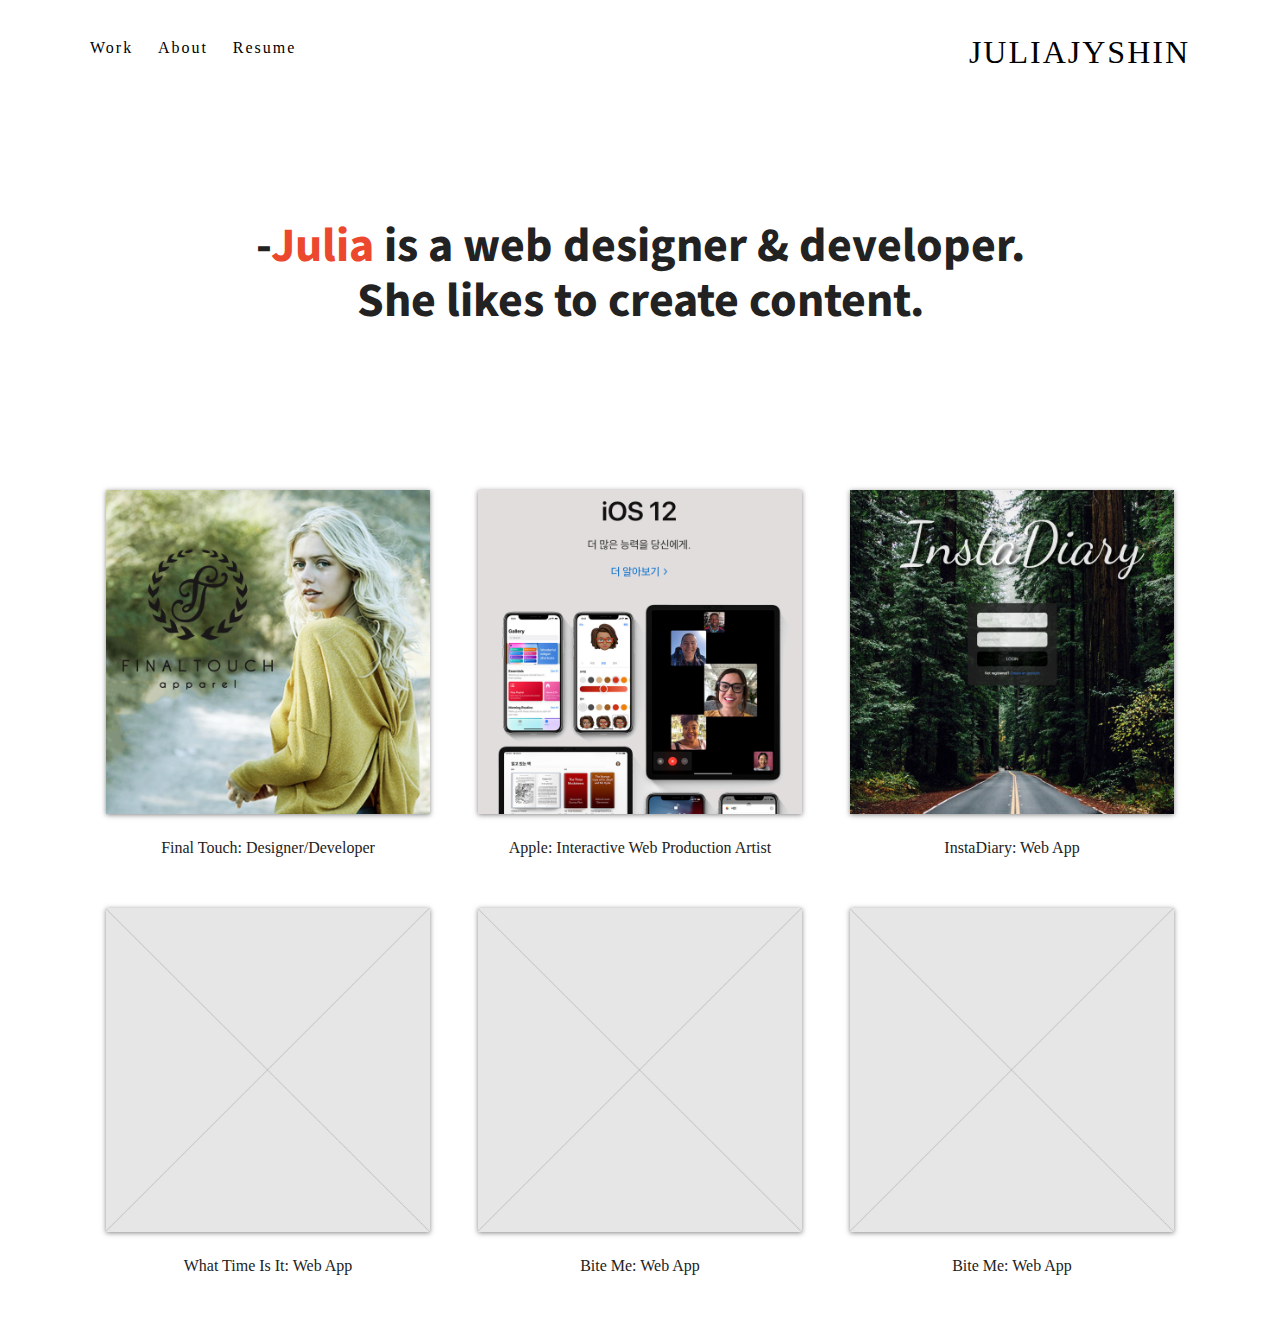
==== index.html @ c7dd002e "adding scss files" ====
<!-- Julia JY Shin's Portfolio-->
<!DOCTYPE html>
<html lang="en">

<head>
    <meta charset="UTF-8">
    <title>Julia JY Shin</title>
    <link rel='shortcut icon' type='image/x-icon' href='favicon/favicon.ico' />
    <link href="https://fonts.googleapis.com/css?family=Source+Sans+Pro" rel="stylesheet">
    <link rel="stylesheet" type="text/css" href="css/style.css">

</head>

<body>
    <!-- Navigation -->

    <nav class="main-nav">
        <ul>
            <li><a href="index.html">Work</a></li>
            <li><a href="about.html">About</a></li>
            <li><a href="resume.html">Resume</a></li>
        </ul>
    </nav>
    <!-- Site Title-->
    <div class="site-title">
        <a href="index.html" id="name-logo">JuliaJYShin</a>
    </div>

    <!-- Header -->
    <div class="top-container-main">
        <header class="home-banner">
            <h1>-<span class="color">Julia</span> is a web designer & developer. She
                likes to create content.</h1>
        </header>
    </div>

    <div class="wrapper-main">
        <!-- Portfolio Grid Layout -->


        <div class="box final-touch">
            <a href="finaltouch.html"><img src="images/finaltouch/final-touch.png"></a>
            <p>Final Touch: Designer/Developer</p>
        </div>

        <div class="box apple-hogarth">
            <a href="apple-ios12.html"><img src="images/appleios12/apple-ios12.png"></a>
            <p>Apple: Interactive Web Production Artist</p>
        </div>

        <div class="box insta-diary">
            <a href="instadiary.html"><img src="images/instadiary/insta-diary.png"></a>
            <p>InstaDiary: Web App</p>
        </div>


        <div class="box train-schedule">
            <a href="#"><img src="images/placeholder.png"></a>
            <p>What Time Is It: Web App</p>
        </div>


        <div class="box burger-app">
            <a href="#"><img src="images/placeholder.png"></a>
            <p>Bite Me: Web App</p>
        </div>

        <div class="box burger-app">
                <a href="#"><img src="images/placeholder.png"></a>
                <p>Bite Me: Web App</p>
            </div>




    </div>

</body>

</html>
---- css/style.css ----
/* --------------------- */
/*     CSS Variables     */
/* --------------------- */
:root {
  --primary: #000;
  --dark: #ec482e;
  --light: #999;
  --shadow: 0 1px 5px rgba(104, 104, 104, 0.8)
}

html {
  font-family: 'Source Sans Pro', sans-serif;
  color: var(--primary);
}

body {
    background: #fff; 
    margin: 30px 90px;
    line-height: 1.4;
    
}

/* navigation */
.main-nav a {
  text-decoration: none;
  color: var(--primary);
  letter-spacing: 2px;
}

.main-nav a:hover {
  color:var(--dark);
  text-decoration: underline;
}

.main-nav ul {
  float:left;
  padding: 0;
  margin: 0;
  list-style: none;
}

.main-nav li {
  display: inline;
  padding-right: 1.3em;
}

/* site title */
.site-title a {
  float: right;
  padding: 0;
  margin: 0;
  text-decoration: none;
  text-transform: uppercase;
  font-size: 2em;
  color: var(--primary);
  letter-spacing: 2px;
}

.site-title a:hover {
  color:var(--dark);
  text-decoration: underline;
}

.color {
  color: var(--dark);
}

/* paragraph styles */
h3 {
  margin: 5px 0;
}

h4 {
  font-size: 18px;
  line-height: 2.3em;
  font-weight: none !important;
}

p {
  line-height: 1.5em;
}

li {
  line-height: 2.3em;
}

/* --------------------- */
/*      INDEX.HTML       */
/* --------------------- */
/* header */
.top-container-main {
  padding: 120px 150px;
  clear: left;
}

/* banner */
.home-banner {
  font-family: 'Source Sans Pro', sans-serif;
  font-size: 24px;
  text-align: center;
  line-height: 2.3em;
}

/* portfolio grid */

.wrapper-main {
  display: grid;
  grid-template-columns: repeat(3, 1fr);
  grid-gap: 1em;
  grid-auto-rows: minmax(100px, auto);
}

img {
  max-width: 100%;
  box-shadow: var(--shadow);
}

.wrapper {
  display: grid;
  grid-gap: 1em;
  padding: 0 10px;
  margin: auto;
}

.box {
  text-align: center;
  padding: 0.5em 1em;
}

/* ....................... */
/*       media query       */

/* Width at 768px and below */
@media screen and (max-width: 768px) {
  body {
    margin: 30px 30px;
    }

    .wrapper-main {
      display: grid;
      grid-template-columns: repeat(2, 1fr);
      grid-gap: 1em;
      grid-auto-rows: minmax(100px, auto);
    }
   
    .top-container-main {
      padding: 70px 90px;
      clear: left;
    }

    .box {
      text-align: center;
      padding: 0.5em 1em;
    }
  }
  
  /* Additional Screen Sizes */
  /* Width at 400px and below */
  @media screen and (max-width: 400px) {
    body {
      margin: 30px 30px;
      }

    .top-container-main {
      padding: 20px 40px;
      clear: left;
    }

    .wrapper-main {
      display: grid;
      grid-template-columns: 100%;
      grid-gap: 1em;
      grid-auto-rows: minmax(100px, auto);
    }

    .home-banner {
      font-family: 'Source Sans Pro', sans-serif;
      font-size: 18px;
      text-align: center;
      line-height: 2.3em;
     }
  }
  
/* --------------------- */
/*       ABOUT.HTML      */
/* --------------------- */
/* overview */
.about-me {
  display: grid;
  grid-template-columns:  40% 55%;

  grid-gap: 2.3em;
  /* display: grid;
  grid-template-columns: 40% 55%;
  padding: 0 10px; */
  /* margin: auto; */
}

.about-info {
  width: 90%;
  line-height: 2em;
  font-size: 18px;
}


/* contact */
.icons {
  max-height: 30px;
  display: inline;
  box-shadow: none;
}

.contact-me {
  padding: 0 10px;
  margin-top: 40px;
}

.contact-info {
  display: grid;
  grid-template-columns: repeat(3, 1fr);
  text-align: center;
  margin-bottom: 50px;
}

.contact-info a {
  text-decoration: underline;
  color: var(--primary);
  letter-spacing: 2px;
}

.contact-info h4 {
  font-size: 18px;
  font-weight: none !important;
  line-height: 1em;
}

/* ....................... */
/*       media query       */

/* Width at 768px and below */
@media screen and (max-width: 768px) {
  body {
    margin: 30px 30px;
    
    }


/* .wrapper {
  display: grid;
  grid-template-columns: 100%;
  grid-gap: 1em;
} */

    .profile-pic {
      display: grid;
      grid-template-columns: 100%;
      grid-gap: 1em;
      
    }

    .about-me {
      display: grid;
      grid-template-columns: 100%;
      grid-gap: 1em;
      
    }

  
  }
  
  /* Additional Screen Sizes */
  /* Width at 400px and below */
  @media screen and (max-width: 400px) {
    body {
      margin: 30px 30px;
      }
    }
  


/* --------------------- */
/*      RESUME.HTML      */
/* --------------------- */

.education-icons {
  display: grid;
  grid-template-columns: repeat(3, 1fr);
  grid-gap: 1em;
}

.schools {
  box-shadow: var(--shadow);
  /* background-color: #e2dddd; */
  padding: 0.5em;
}

.schools {
  text-align: center;
  padding: 0.5em;
}


/* icons */


.fab {
  font-size: 3rem;
  color: #525252;
}
.fas {
  font-size: 1.2rem;
  color: #525252;
}
.row {
  display: flex;
}

.column {
  flex: 33.33%;
  padding: 5px;
  text-align:center;
}

.tech-icons {
  margin-top: 30px;
  padding-top: 20px;
  box-shadow: var(--shadow);
}

.tech-icons p {
  color: #525252;
}

.tech-icon-image {
  box-shadow: none;
  width: 45px;
}

/* --------------------------------------------------------- */
@import url(https://fonts.googleapis.com/css?family=Lato:300,400,700);

body {
  color: #222;
  font-family: 'Lato';
}

.container-chart {
  padding: 50px;
  text-align: center;
}

.chart {
  position: relative;
  display: inline-block;
  margin: 20px 10px;
  color: #999;
  font-size: 16px;
  font-weight: 400;
  text-transform: uppercase;
  text-align: center;
}

/* END Keyframes for the initial animation */


/* --------------------- */
/*      ALL PROJECTS     */
/* --------------------- */

/* header */
.top-container-sub {
  padding: 100px 10px 50px 10px;
  clear: left;
}

/* project photo */
.showcase-image {
 margin-top: 30px;
}

/* project info */
.introduction {
  display: grid;
  grid-template-columns: 70% 30%;
  grid-gap: 1em;
  padding: 0 10px;
}

/* project title */
.project-title {
  padding: 0 10px;
}

.second-title {
  margin-top: 50px;
}

/* --------------------- */
/*        projects       */
/*    apple-ios12.html   */
/* --------------------- */
.project-apple {
  display: grid;
  grid-template-columns: repeat(3, 1fr);
  grid-gap: 1em;
}

.apple-watch {
  text-align: center;
  padding: 0.5em;
}

/* nested projects */
.nested-projects-apple {
  display: grid;
  grid-template-columns: 49% 49%;
  grid-gap: 1em;
}

.nested-apple {
  display: grid;
  grid-gap: 0.5em;
}

.boxed-apple {
  box-shadow: var(--shadow);
  background-color: #e2dddd;
  padding: 1em;
}

.apple-web {
  text-align: center;
  padding: 0.5em;
}


/* ....................... */
/*       media query       */

/* Width at 768px and below */
@media screen and (max-width: 768px) {
body {
  margin: 30px 30px;
  }
  .introduction {
    display: grid;
    grid-template-columns: 100%;
    grid-gap: 1em;
    padding: 0 10px;
  }

  .company-name {
    order: 1;
  }

  .overview {
    order: 2;
  }

  .project-apple {
    display: grid;
    grid-template-columns: 100%;
    grid-gap: 1em;
  }

  .nested-projects-apple {
    display: grid;
    grid-template-columns: 100%;
    grid-gap: 1em;
  }
}

/* Additional Screen Sizes */

/* Width at 400px and below */
@media screen and (max-width: 400px) {
  body {
    margin: 30px 30px;
    }

  .introduction {
    display: grid;
    grid-template-columns: 100%;
    grid-gap: 1em;
    padding: 0 10px;
  }
  
  .company-name {
    order: 1;
  }
  
  .overview {
    order: 2;
  }
  
  .project-apple {
    display: grid;
    grid-template-columns: 100%;
    grid-gap: 1em;
  }
  
  .nested-projects-apple {
    display: grid;
    grid-template-columns: 100%;
    grid-gap: 1em;
  }

  .boxed-apple {
    box-shadow: var(--shadow);
    background-color: #e2dddd;
    padding: 0.5em;
  }
}

/* --------------------- */
/*        PROJECTS       */
/*    final-touch.html   */
/* --------------------- */

.introduction a {
  text-decoration: underline;
  color: var(--primary);
  letter-spacing: 2px;
}

.fta {
  text-align: left;
  margin-bottom: 10px;
  font-size: 12px;
  font-weight: bold;
}

.project-fta {
  display: grid;
  grid-template-columns: repeat(2, 1fr);
  grid-gap: 1em;
}

/* nested projects */
.nested-projects-fta {
  display: grid;

  grid-gap: 1em;
}

.nested-fta {
  display: grid;
  grid-gap: 0.5em;
}

.boxed-fta {
  box-shadow: var(--shadow);
  background-color: #e2dddd;
  padding: 1em;
}

.fta-web {
  text-align: center;
  padding: 0.5em;
}
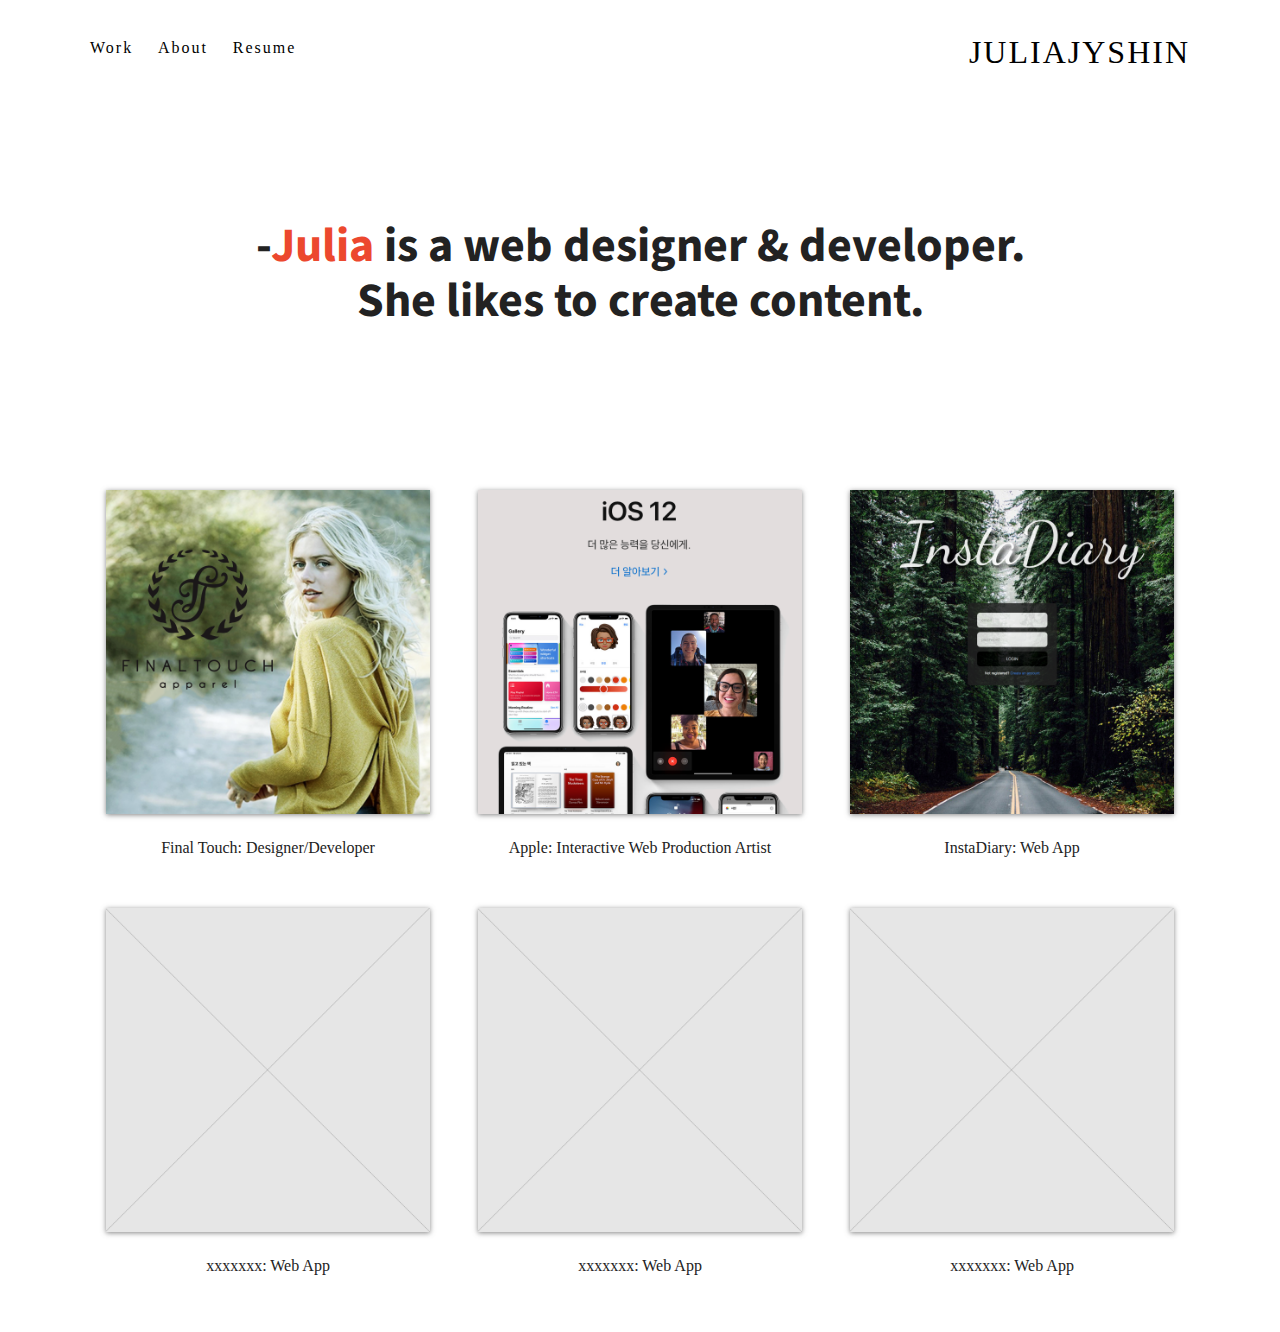
==== commit 8d13326e: "adding photos for final touch" ====
--- a/index.html
+++ b/index.html
@@ -56,18 +56,18 @@
 
         <div class="box train-schedule">
             <a href="#"><img src="images/placeholder.png"></a>
-            <p>What Time Is It: Web App</p>
+            <p>xxxxxxx: Web App</p>
         </div>
 
 
         <div class="box burger-app">
             <a href="#"><img src="images/placeholder.png"></a>
-            <p>Bite Me: Web App</p>
+            <p>xxxxxxx: Web App</p>
         </div>
 
         <div class="box burger-app">
                 <a href="#"><img src="images/placeholder.png"></a>
-                <p>Bite Me: Web App</p>
+                <p>xxxxxxx: Web App</p>
             </div>
 
 
--- a/css/style.css
+++ b/css/style.css
@@ -386,6 +386,7 @@
   padding: 0 10px;
 }
 
+
 /* project title */
 .project-title {
   padding: 0 10px;
@@ -558,3 +559,20 @@
   text-align: center;
   padding: 0.5em;
 }
+
+/* 
+#life-container{
+  border: 1px solid #999;
+  box-shadow: 0px 0px 8px 0px #999;
+  width: 600px;
+  height: 450px;
+  margin: 0 auto;
+}
+.newTip{
+  min-width: 8em;
+  text-align: center;
+}
+.newTip big {
+  font-size: 10pt;
+  font-weight: bold;
+} */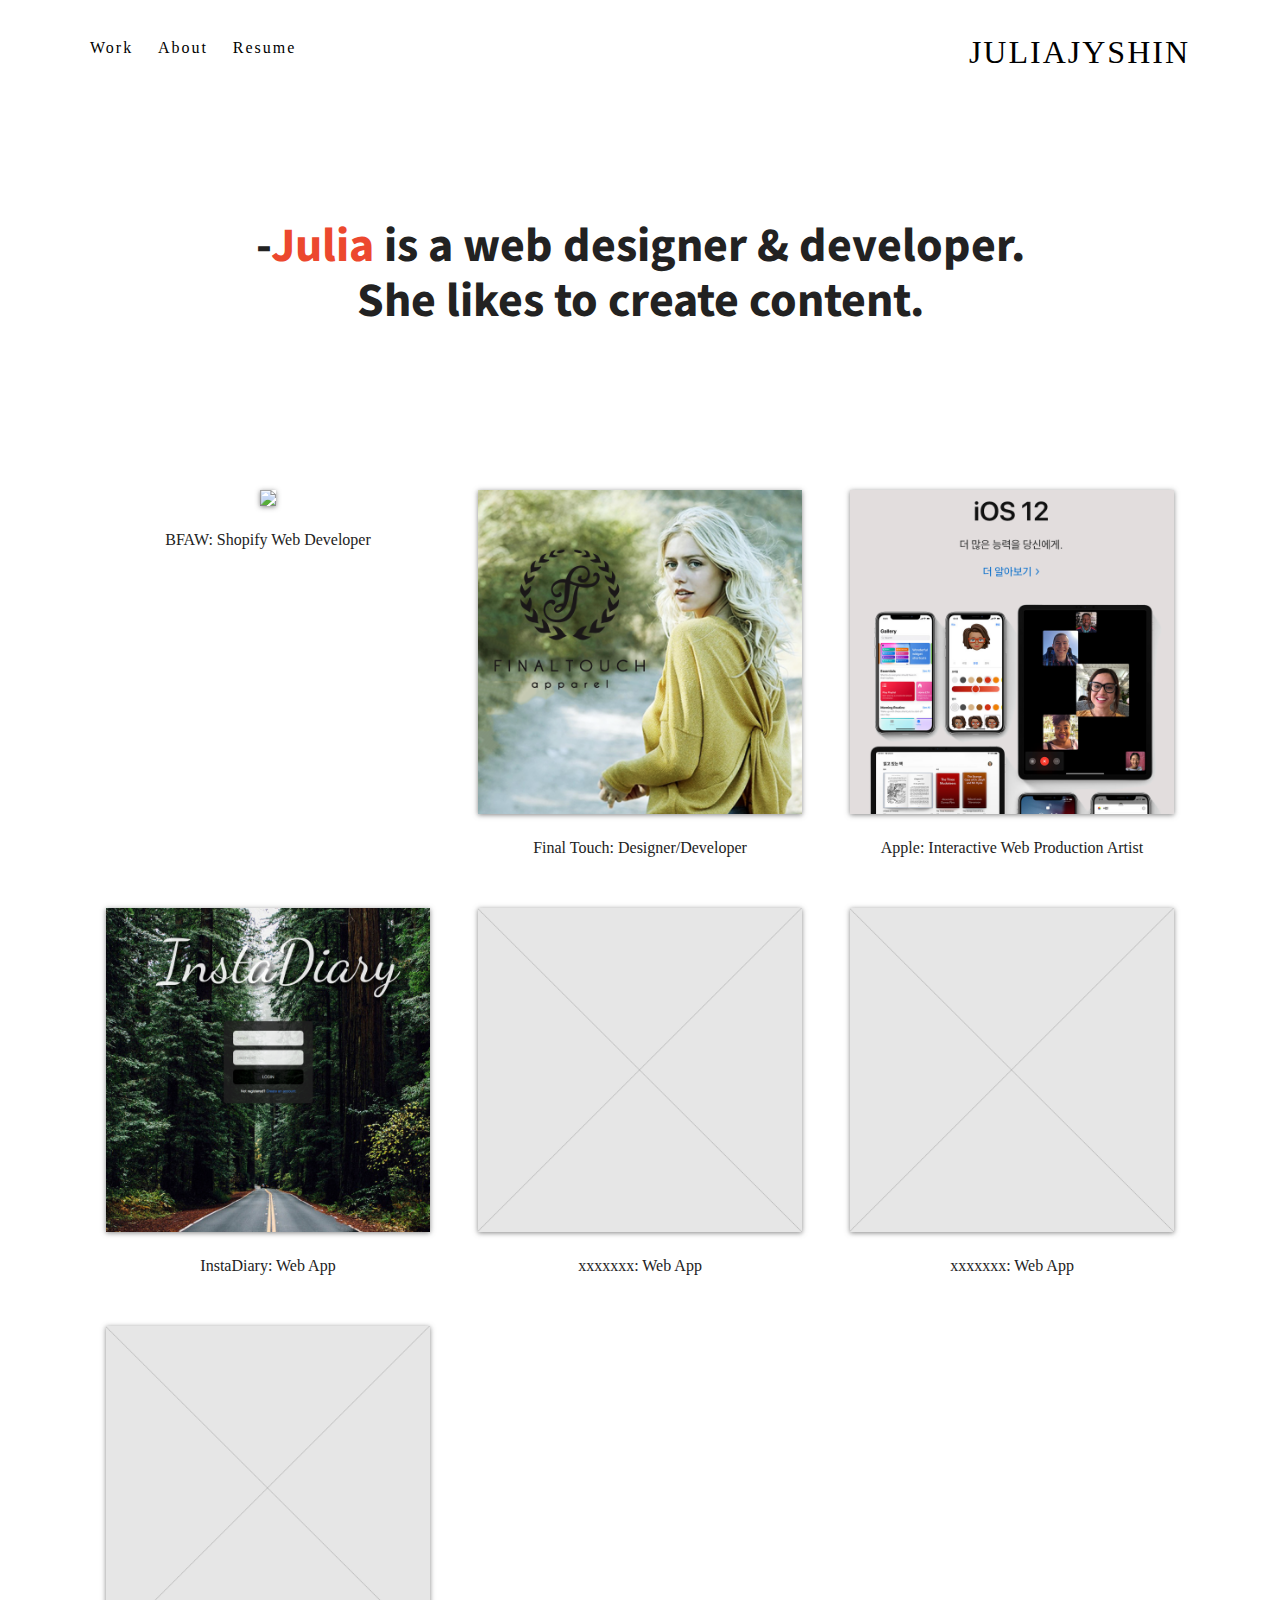
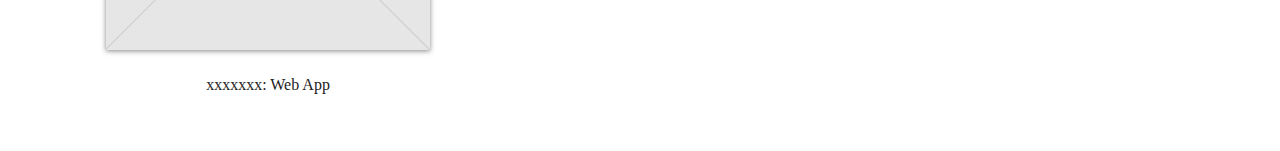
==== commit 2622a692: "adding updated files" ====
--- a/index.html
+++ b/index.html
@@ -38,15 +38,21 @@
         <!-- Portfolio Grid Layout -->
 
 
+        <div class="box bfaw">
+            <a href="bfaw.html"><img src="images/bfaw/bfaw.png"></a>
+            <p>BFAW: Shopify Web Developer</p>
+        </div>
+
         <div class="box final-touch">
             <a href="finaltouch.html"><img src="images/finaltouch/final-touch.png"></a>
             <p>Final Touch: Designer/Developer</p>
         </div>
 
         <div class="box apple-hogarth">
-            <a href="apple-ios12.html"><img src="images/appleios12/apple-ios12.png"></a>
+            <a href="apple-ios12.html"><img src="images/appleios12/apple-ios12.png" onClick="passWord()"></a>
             <p>Apple: Interactive Web Production Artist</p>
         </div>
+
 
         <div class="box insta-diary">
             <a href="instadiary.html"><img src="images/instadiary/insta-diary.png"></a>
@@ -77,4 +83,5 @@
 
 </body>
 
+
 </html>--- a/css/style.css
+++ b/css/style.css
@@ -396,183 +396,5 @@
   margin-top: 50px;
 }
 
-/* --------------------- */
-/*        projects       */
-/*    apple-ios12.html   */
-/* --------------------- */
-.project-apple {
-  display: grid;
-  grid-template-columns: repeat(3, 1fr);
-  grid-gap: 1em;
-}
-
-.apple-watch {
-  text-align: center;
-  padding: 0.5em;
-}
-
-/* nested projects */
-.nested-projects-apple {
-  display: grid;
-  grid-template-columns: 49% 49%;
-  grid-gap: 1em;
-}
-
-.nested-apple {
-  display: grid;
-  grid-gap: 0.5em;
-}
-
-.boxed-apple {
-  box-shadow: var(--shadow);
-  background-color: #e2dddd;
-  padding: 1em;
-}
-
-.apple-web {
-  text-align: center;
-  padding: 0.5em;
-}
-
-
-/* ....................... */
-/*       media query       */
-
-/* Width at 768px and below */
-@media screen and (max-width: 768px) {
-body {
-  margin: 30px 30px;
-  }
-  .introduction {
-    display: grid;
-    grid-template-columns: 100%;
-    grid-gap: 1em;
-    padding: 0 10px;
-  }
-
-  .company-name {
-    order: 1;
-  }
-
-  .overview {
-    order: 2;
-  }
-
-  .project-apple {
-    display: grid;
-    grid-template-columns: 100%;
-    grid-gap: 1em;
-  }
-
-  .nested-projects-apple {
-    display: grid;
-    grid-template-columns: 100%;
-    grid-gap: 1em;
-  }
-}
-
-/* Additional Screen Sizes */
-
-/* Width at 400px and below */
-@media screen and (max-width: 400px) {
-  body {
-    margin: 30px 30px;
-    }
-
-  .introduction {
-    display: grid;
-    grid-template-columns: 100%;
-    grid-gap: 1em;
-    padding: 0 10px;
-  }
-  
-  .company-name {
-    order: 1;
-  }
-  
-  .overview {
-    order: 2;
-  }
-  
-  .project-apple {
-    display: grid;
-    grid-template-columns: 100%;
-    grid-gap: 1em;
-  }
-  
-  .nested-projects-apple {
-    display: grid;
-    grid-template-columns: 100%;
-    grid-gap: 1em;
-  }
-
-  .boxed-apple {
-    box-shadow: var(--shadow);
-    background-color: #e2dddd;
-    padding: 0.5em;
-  }
-}
-
-/* --------------------- */
-/*        PROJECTS       */
-/*    final-touch.html   */
-/* --------------------- */
-
-.introduction a {
-  text-decoration: underline;
-  color: var(--primary);
-  letter-spacing: 2px;
-}
-
-.fta {
-  text-align: left;
-  margin-bottom: 10px;
-  font-size: 12px;
-  font-weight: bold;
-}
-
-.project-fta {
-  display: grid;
-  grid-template-columns: repeat(2, 1fr);
-  grid-gap: 1em;
-}
-
-/* nested projects */
-.nested-projects-fta {
-  display: grid;
-
-  grid-gap: 1em;
-}
-
-.nested-fta {
-  display: grid;
-  grid-gap: 0.5em;
-}
-
-.boxed-fta {
-  box-shadow: var(--shadow);
-  background-color: #e2dddd;
-  padding: 1em;
-}
-
-.fta-web {
-  text-align: center;
-  padding: 0.5em;
-}
-
-/* 
-#life-container{
-  border: 1px solid #999;
-  box-shadow: 0px 0px 8px 0px #999;
-  width: 600px;
-  height: 450px;
-  margin: 0 auto;
-}
-.newTip{
-  min-width: 8em;
-  text-align: center;
-}
-.newTip big {
-  font-size: 10pt;
-  font-weight: bold;
-} */+
+
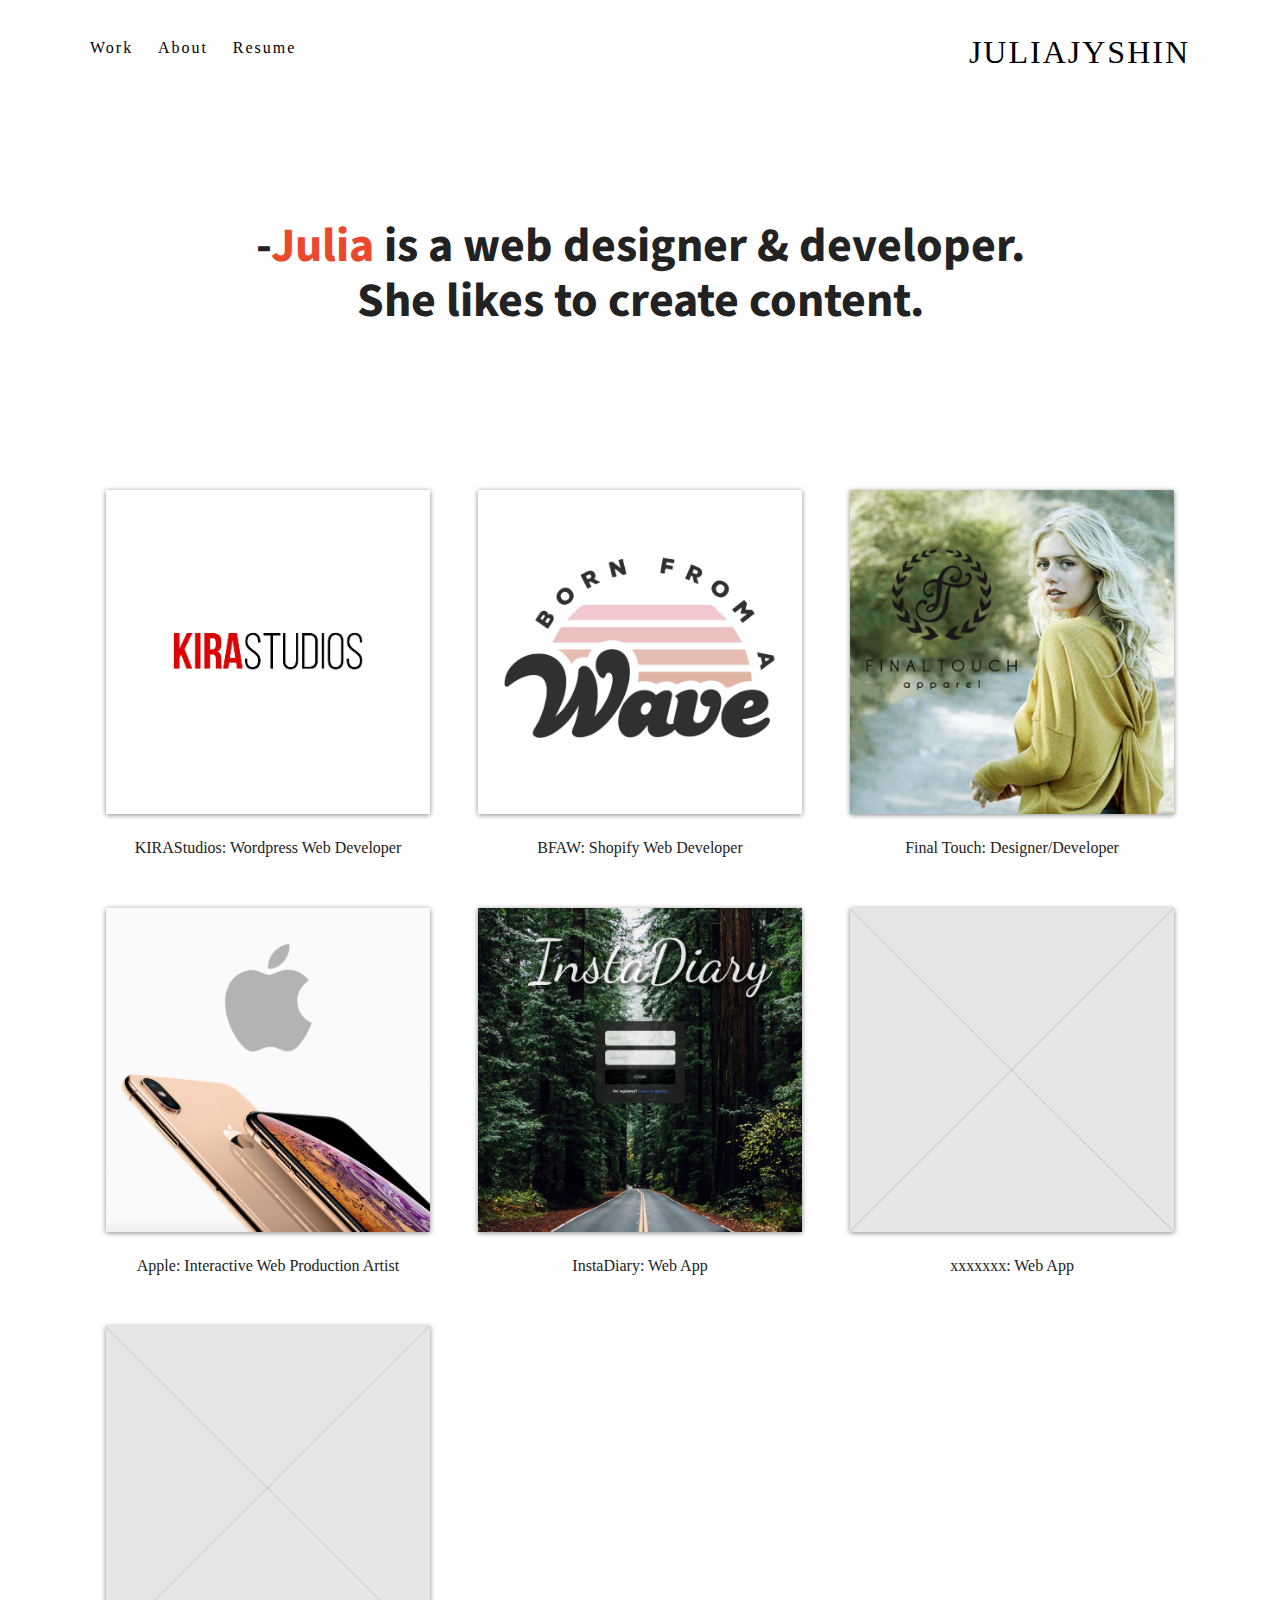
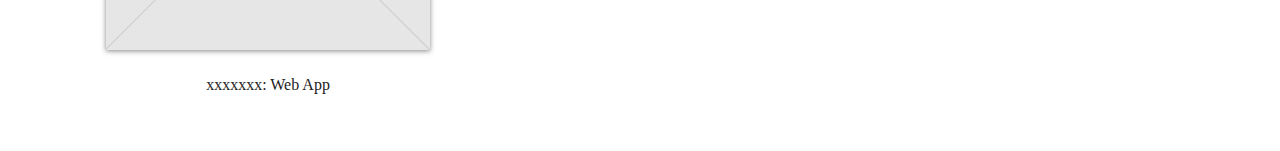
==== commit 67436e8f: "adding kira files" ====
--- a/index.html
+++ b/index.html
@@ -36,7 +36,10 @@
 
     <div class="wrapper-main">
         <!-- Portfolio Grid Layout -->
-
+        <div class="box kira-studios">
+            <a href="kirastudios.html"><img src="images/kirastudios/kira-logo.png"></a>
+            <p>KIRAStudios: Wordpress Web Developer</p>
+        </div>
 
         <div class="box bfaw">
             <a href="bfaw.html"><img src="images/bfaw/bfaw.png"></a>
@@ -60,10 +63,7 @@
         </div>
 
 
-        <div class="box train-schedule">
-            <a href="#"><img src="images/placeholder.png"></a>
-            <p>xxxxxxx: Web App</p>
-        </div>
+    
 
 
         <div class="box burger-app">
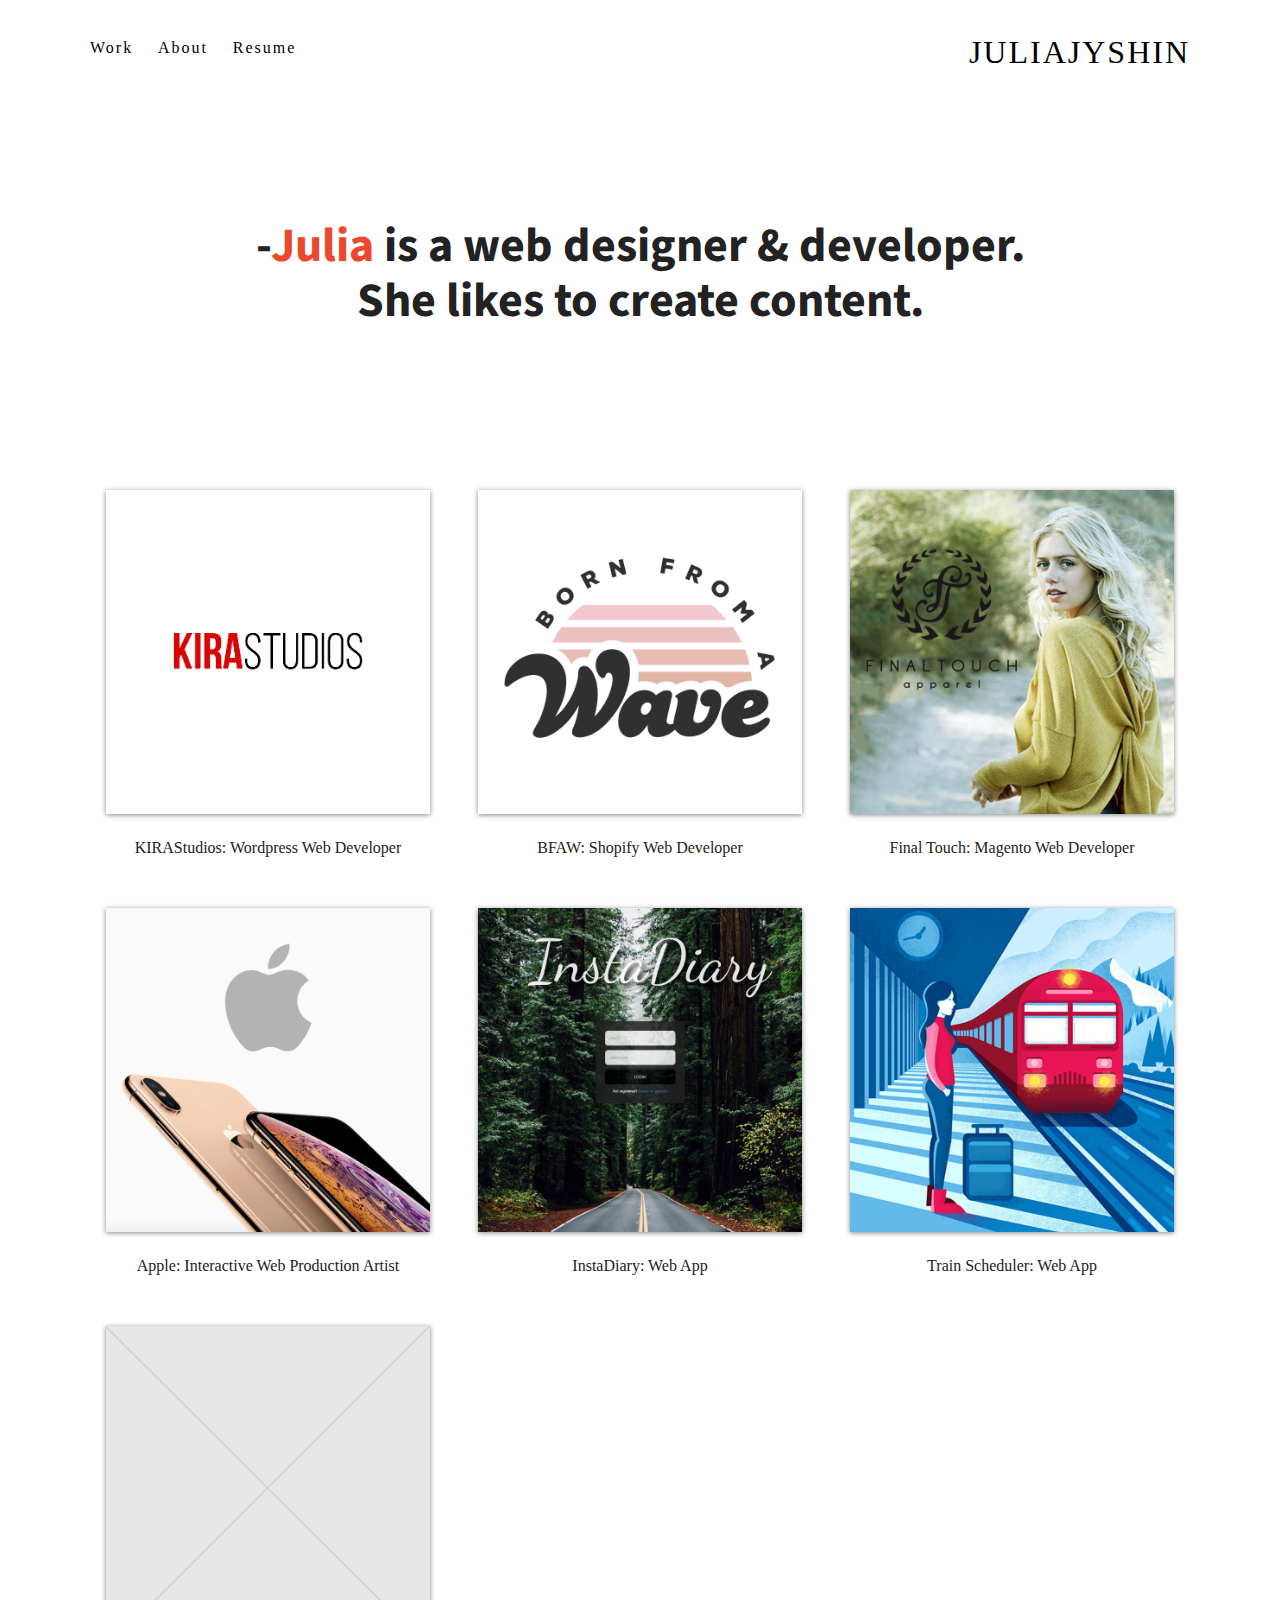
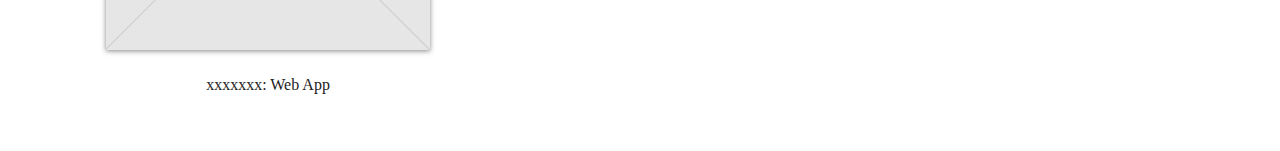
==== commit 76ca2773: "adding train app" ====
--- a/index.html
+++ b/index.html
@@ -48,7 +48,7 @@
 
         <div class="box final-touch">
             <a href="finaltouch.html"><img src="images/finaltouch/final-touch.png"></a>
-            <p>Final Touch: Designer/Developer</p>
+            <p>Final Touch: Magento Web Developer</p>
         </div>
 
         <div class="box apple-hogarth">
@@ -62,13 +62,9 @@
             <p>InstaDiary: Web App</p>
         </div>
 
-
-    
-
-
-        <div class="box burger-app">
-            <a href="#"><img src="images/placeholder.png"></a>
-            <p>xxxxxxx: Web App</p>
+        <div class="box train-app">
+            <a href="train.html"><img src="images/train-station/train-station.png"></a>
+            <p>Train Scheduler: Web App</p>
         </div>
 
         <div class="box burger-app">
--- a/css/style.css
+++ b/css/style.css
@@ -84,6 +84,22 @@
   line-height: 2.3em;
 }
 
+
+hr {
+    display: block;
+    height: 1px;
+    border: 0;
+    border-top: 1px solid #ccc;
+    margin: 1em 0;
+    padding: 0; 
+}
+
+.login-bg {
+  box-shadow: var(--shadow);
+  background-color: #fffce0;
+  padding: 1em;
+  width: 300px;
+}
 /* --------------------- */
 /*      INDEX.HTML       */
 /* --------------------- */
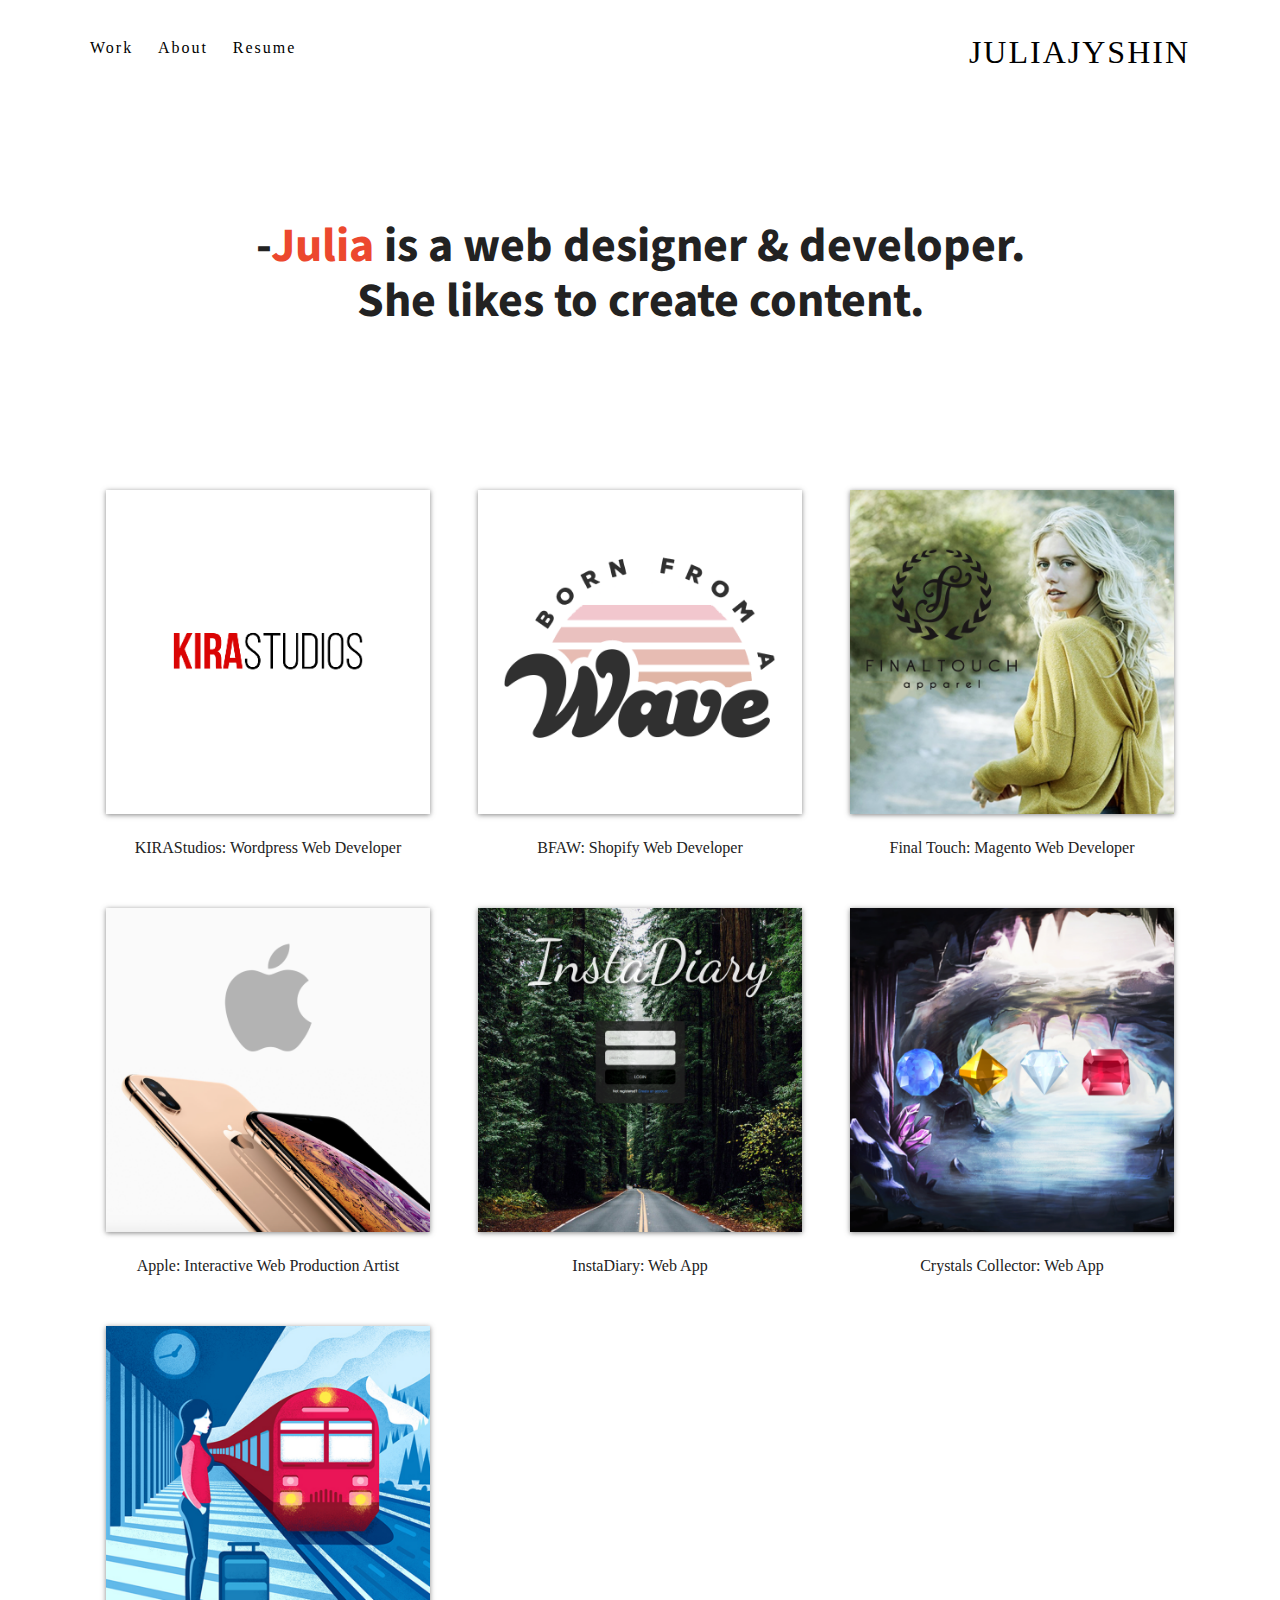
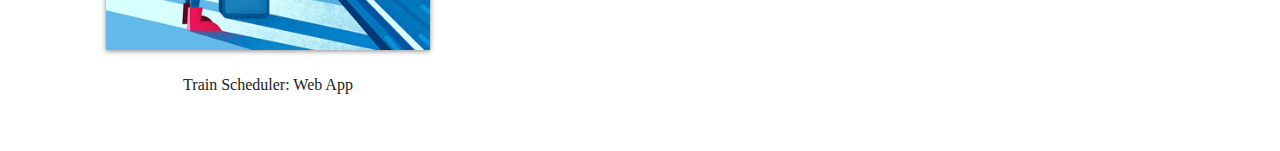
==== commit 2fbe3ba0: "adding crystals" ====
--- a/index.html
+++ b/index.html
@@ -62,15 +62,17 @@
             <p>InstaDiary: Web App</p>
         </div>
 
+        <div class="box crystal-app">
+                <a href="crystals.html"><img src="images/crystals/crystal-logo.png"></a>
+                <p>Crystals Collector: Web App</p>
+            </div>
+
         <div class="box train-app">
             <a href="train.html"><img src="images/train-station/train-station.png"></a>
             <p>Train Scheduler: Web App</p>
         </div>
 
-        <div class="box burger-app">
-                <a href="#"><img src="images/placeholder.png"></a>
-                <p>xxxxxxx: Web App</p>
-            </div>
+
 
 
 
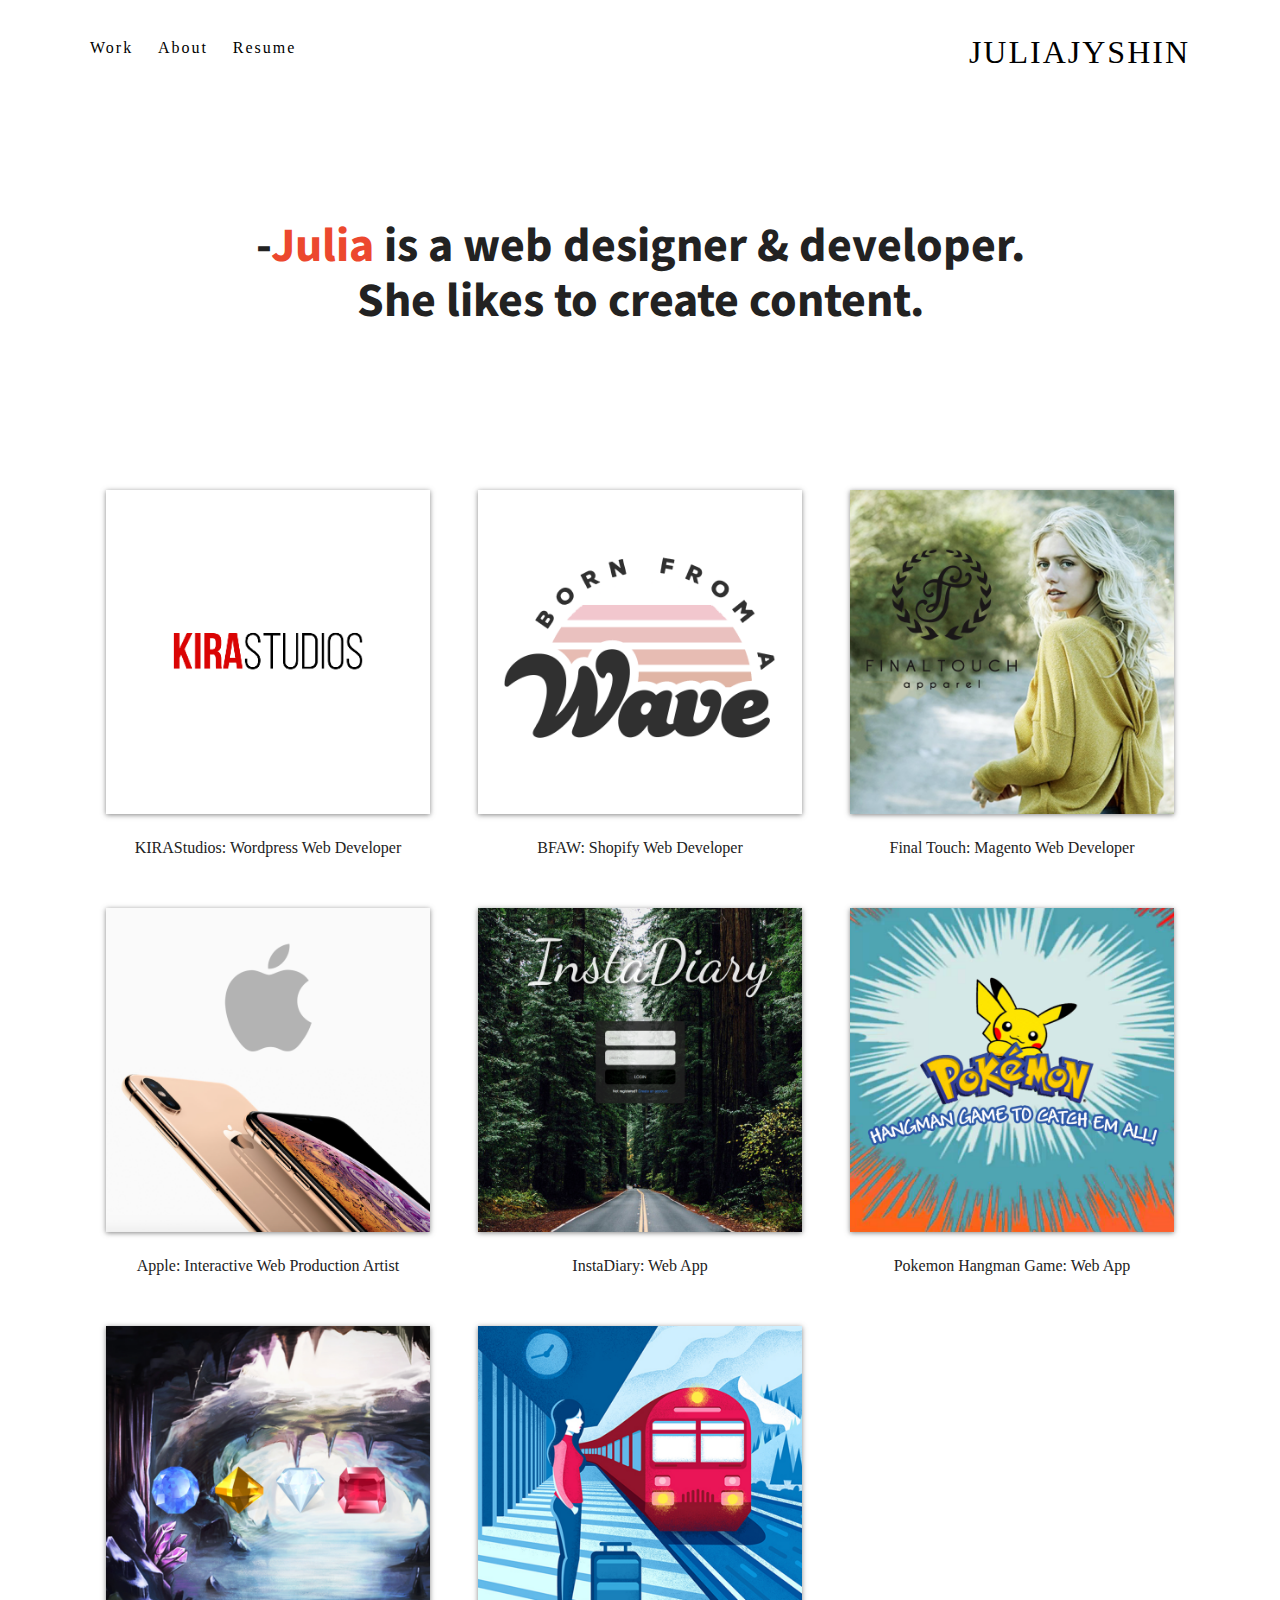
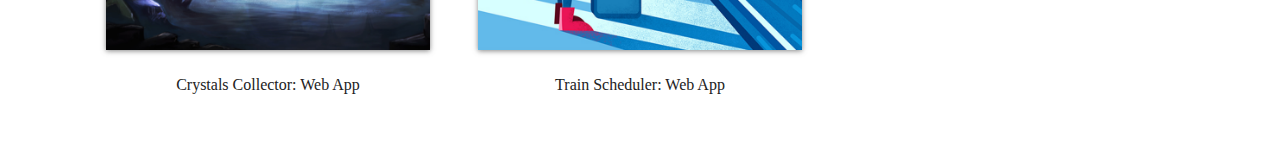
==== commit 740100bd: "adding pokemon game" ====
--- a/index.html
+++ b/index.html
@@ -62,6 +62,11 @@
             <p>InstaDiary: Web App</p>
         </div>
 
+         <div class="box pokemon-hangman">
+            <a href="poke-hangman.html"><img src="images/poke-hangman/poke-hangman.png"></a>
+            <p>Pokemon Hangman Game: Web App</p>
+        </div>
+
         <div class="box crystal-app">
                 <a href="crystals.html"><img src="images/crystals/crystal-logo.png"></a>
                 <p>Crystals Collector: Web App</p>
